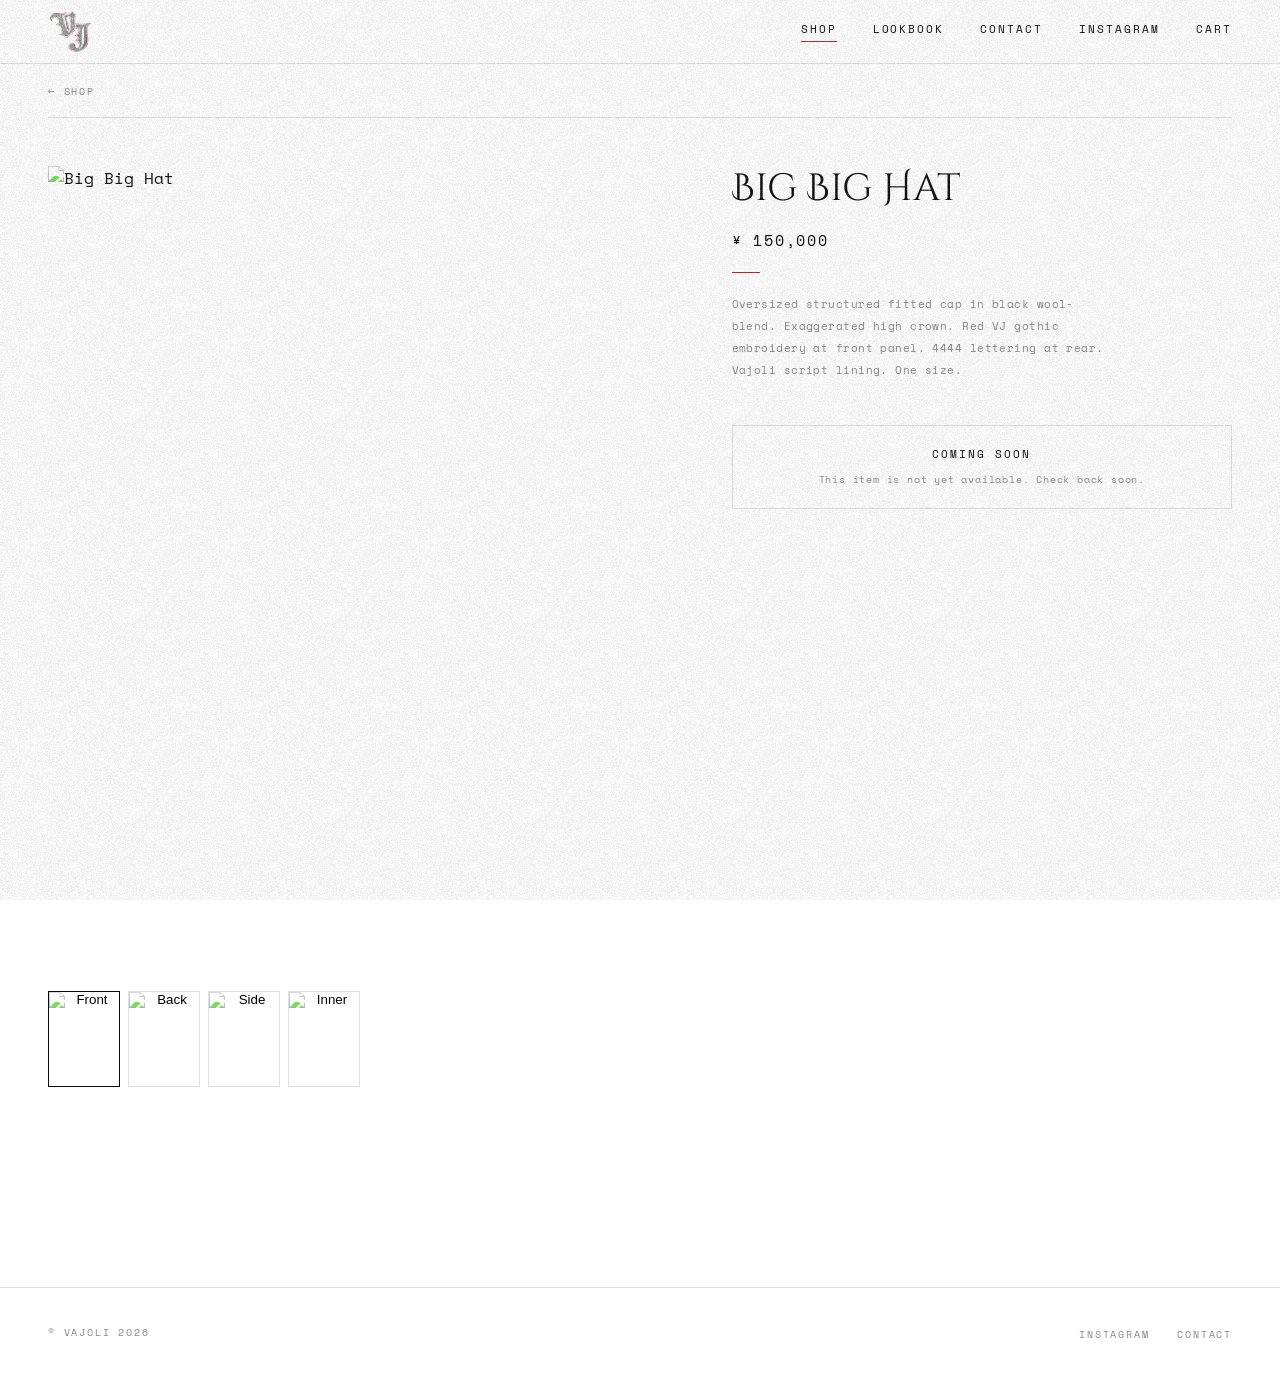
==== big-big-hat.html @ 47a0c929 "Add Skirt Denim and Big Big Hat product pages (Coming Soon)" ====
<!DOCTYPE html>
<html lang="en">
<head>
    <meta charset="UTF-8">
    <meta name="viewport" content="width=device-width, initial-scale=1.0">
    <title>Big Big Hat — VAJOLI</title>
    <link rel="preconnect" href="https://fonts.googleapis.com">
    <link rel="preconnect" href="https://fonts.gstatic.com" crossorigin>
    <link href="https://fonts.googleapis.com/css2?family=Cinzel+Decorative:wght@400;700&family=Space+Mono:wght@400;700&display=swap" rel="stylesheet">
    <link rel="stylesheet" href="css/style.css?v=6">
</head>
<body class="page-inner">

    <div class="grain-overlay"></div>

    <header class="site-header">
        <div class="header-left">
            <a href="index.html" class="site-logo">
                <img src="assets/logo.png" alt="Vajoli">
            </a>
        </div>
        <nav class="site-nav" aria-label="Main navigation">
            <a href="shop.html" class="active">Shop</a>
            <a href="lookbook.html">Lookbook</a>
            <a href="contact.html">Contact</a>
            <a href="https://www.instagram.com/vaj0li/" target="_blank" rel="noopener">Instagram</a>
            <a href="cart.html" class="cart-link">Cart<span class="cart-count"></span></a>
        </nav>
    </header>

    <main>
        <a href="shop.html" class="back-link">&#8592; Shop</a>
        <span class="back-link__rule"></span>
        <div class="product-page">

            <!-- Gallery -->
            <div class="product-gallery">
                <div class="product-gallery__main">
                    <img id="main-product-img"
                         src="assets/products/big-big-hat-front.jpg"
                         alt="Big Big Hat">
                </div>
                <div class="product-gallery__thumbs">
                    <button class="thumb active" onclick="switchProductImage('assets/products/big-big-hat-front.jpg', this)" aria-label="Front view">
                        <img src="assets/products/big-big-hat-front.jpg" alt="Front">
                    </button>
                    <button class="thumb" onclick="switchProductImage('assets/products/big-big-hat-back.jpg', this)" aria-label="Back view">
                        <img src="assets/products/big-big-hat-back.jpg" alt="Back">
                    </button>
                    <button class="thumb" onclick="switchProductImage('assets/products/big-big-hat-side.jpg', this)" aria-label="Side view">
                        <img src="assets/products/big-big-hat-side.jpg" alt="Side">
                    </button>
                    <button class="thumb" onclick="switchProductImage('assets/products/big-big-hat-inner.jpg', this)" aria-label="Inner view">
                        <img src="assets/products/big-big-hat-inner.jpg" alt="Inner">
                    </button>
                </div>
            </div>

            <!-- Info -->
            <div class="product-info">
                <h1 class="product-info__name">Big Big Hat</h1>
                <p class="product-info__price" data-price-jpy="150000">&#165; 150,000</p>
                <div class="product-info__rule"></div>

                <p class="product-info__desc">
                    Oversized structured fitted cap in black wool-blend. Exaggerated high crown. Red VJ gothic embroidery at front panel. 4444 lettering at rear. Vajoli script lining. One size.
                </p>

                <div class="product-coming-soon-notice">
                    <span>Coming Soon</span>
                    <p>This item is not yet available. Check back soon.</p>
                </div>
            </div>

        </div>
    </main>

    <footer class="site-footer">
        <span class="site-footer__copy">© Vajoli 2026</span>
        <ul class="site-footer__links">
            <li><a href="https://www.instagram.com/vaj0li/" target="_blank" rel="noopener">Instagram</a></li>
            <li><a href="contact.html">Contact</a></li>
        </ul>
    </footer>

    <div id="spotify-mini"></div>
    <script src="js/main.js?v=7"></script>
</body>
</html>
---- css/style.css ----
/* ================================================
   VAJOLI — style.css
   ================================================ */

@import url('https://fonts.googleapis.com/css2?family=Cinzel+Decorative:wght@400;700&family=Space+Mono:wght@400;700&display=swap');

/* ── Reset ── */
*, *::before, *::after { box-sizing: border-box; margin: 0; padding: 0; }
html { font-size: 16px; scroll-behavior: smooth; }
img  { max-width: 100%; display: block; }
a    { color: inherit; text-decoration: none; }
ul   { list-style: none; }

body {
    font-family: 'Space Mono', 'Courier New', monospace;
    line-height: 1.6;
    -webkit-font-smoothing: antialiased;
    -moz-osx-font-smoothing: grayscale;
}

/* ── Tokens ── */
:root {
    --white:    #ffffff;
    --black:    #0a0a0a;
    --red:      #c41c1c;
    --muted:    #888888;
    --border:   #e0e0e0;
    --hero-bg:  #0c0c0c;
    --ph:       #1a1a1a;    /* placeholder dark */
    --gothic:   'Cinzel Decorative', 'Trajan Pro', serif;
    --mono:     'Space Mono', 'Courier New', monospace;
}

/* ── Grain Overlay (backgroundImage set via JS) ── */
.grain-overlay {
    position: fixed;
    inset: 0;
    pointer-events: none;
    z-index: 9000;
    background-repeat: repeat;
}

/* ================================================
   HOME — HERO
   ================================================ */

body.page-home {
    background: var(--hero-bg);
    overflow-x: hidden;
}

.hero {
    min-height: 100svh;
    display: flex;
    flex-direction: column;
    align-items: center;
    justify-content: center;
    position: relative;
    overflow: hidden;
    padding: 80px 24px 100px;
}

/* ── Hero background: swap for your editorial photo ── */
.hero__bg {
    position: absolute;
    inset: 0;
    z-index: 0;
    background: var(--hero-bg);
    /* background-image: url('../assets/hero.jpg'); */
    /* background-size: cover;                      */
    /* background-position: center;                 */
}

/* Vignette */
.hero__bg::after {
    content: '';
    position: absolute;
    inset: 0;
    background: radial-gradient(ellipse at center, transparent 30%, rgba(0,0,0,0.65) 100%);
}

/* Inner border accent */
.hero__frame {
    position: absolute;
    inset: 20px;
    border: 1px solid rgba(196, 28, 28, 0.12);
    pointer-events: none;
    z-index: 2;
}

/* ── Hero content ── */
.hero__content {
    position: relative;
    z-index: 3;
    display: flex;
    flex-direction: column;
    align-items: center;
    text-align: center;
    gap: 0;
}

.hero__brand {
    font-family: var(--gothic);
    font-size: clamp(72px, 14vw, 144px);
    color: var(--white);
    line-height: 0.9;
    letter-spacing: 0.02em;
    margin-bottom: 28px;
}

.hero__rule {
    width: 28px;
    height: 1px;
    background: var(--red);
    margin: 0 auto 24px;
}

.hero__timestamp {
    font-family: var(--mono);
    font-size: 10px;
    color: rgba(255, 255, 255, 0.3);
    letter-spacing: 0.18em;
    text-transform: uppercase;
    margin-bottom: 40px;
}

.hero__nav {
    display: flex;
    gap: 40px;
    flex-wrap: wrap;
    justify-content: center;
}

.hero__nav a {
    font-family: var(--mono);
    font-size: 11px;
    text-transform: uppercase;
    letter-spacing: 0.22em;
    color: rgba(255, 255, 255, 0.55);
    position: relative;
    padding-bottom: 3px;
    transition: color 0.2s ease;
}

.hero__nav a::after {
    content: '';
    position: absolute;
    bottom: 0;
    left: 0;
    width: 0;
    height: 1px;
    background: var(--red);
    transition: width 0.25s ease;
}

.hero__nav a:hover          { color: var(--white); }
.hero__nav a:hover::after   { width: 100%; }

/* ── Email capture ── */
.hero__email {
    margin-top: 36px;
    width: 100%;
    max-width: 300px;
    display: flex;
    flex-direction: column;
    gap: 10px;
}

.hero__email-label {
    font-family: var(--mono);
    font-size: 10px;
    text-transform: uppercase;
    letter-spacing: 0.22em;
    color: rgba(255, 255, 255, 0.3);
}

.hero__email-row {
    display: flex;
    align-items: center;
    border-bottom: 1px solid rgba(255, 255, 255, 0.2);
    padding-bottom: 8px;
    transition: border-color 0.25s ease;
}

.hero__email-row:focus-within {
    border-bottom-color: rgba(255, 255, 255, 0.6);
}

.hero__email input {
    flex: 1;
    background: transparent;
    border: none;
    outline: none;
    font-family: var(--mono);
    font-size: 11px;
    letter-spacing: 0.1em;
    color: var(--white);
    min-width: 0;
}

.hero__email input::placeholder {
    color: rgba(255, 255, 255, 0.25);
}

.hero__email button {
    background: none;
    border: none;
    color: rgba(255, 255, 255, 0.4);
    font-size: 16px;
    cursor: pointer;
    padding: 0 0 0 10px;
    line-height: 1;
    transition: color 0.2s ease;
    flex-shrink: 0;
}

.hero__email button:hover {
    color: var(--red);
}

/* ── Social links pinned to bottom ── */
.hero__socials {
    position: absolute;
    bottom: 36px;
    left: 50%;
    transform: translateX(-50%);
    z-index: 3;
    display: flex;
    gap: 32px;
}

.hero__socials a {
    font-family: var(--mono);
    font-size: 10px;
    text-transform: uppercase;
    letter-spacing: 0.25em;
    color: rgba(255, 255, 255, 0.25);
    transition: color 0.2s ease;
}

.hero__socials a:hover { color: var(--red); }

/* ── Monthly Playlist panel — left side of hero ── */
.hero__playlist {
    position: absolute;
    left: 48px;
    top: 50%;
    transform: translateY(-50%);
    z-index: 3;
    width: 230px;
    display: flex;
    flex-direction: column;
    gap: 13px;
}

.hero__playlist-label {
    font-family: var(--mono);
    font-size: 9px;
    text-transform: uppercase;
    letter-spacing: 0.28em;
    color: rgba(255, 255, 255, 0.28);
}

.hero__playlist-month {
    font-family: var(--gothic);
    font-size: 17px;
    font-weight: 400;
    color: var(--white);
    line-height: 1.1;
    margin-top: -4px;
}

.hero__playlist-embed {
    width: 100%;
}

.hero__playlist-embed iframe {
    display: block;
    width: 100%;
    border: none;
    border-radius: 10px;
}

.hero__playlist-save {
    display: inline-flex;
    align-items: center;
    gap: 8px;
    font-family: var(--mono);
    font-size: 9px;
    text-transform: uppercase;
    letter-spacing: 0.2em;
    color: rgba(255, 255, 255, 0.35);
    border: 1px solid rgba(255, 255, 255, 0.12);
    padding: 10px 14px;
    align-self: flex-start;
    transition: background 0.25s, border-color 0.25s, color 0.25s;
    white-space: nowrap;
}

.hero__playlist-save:hover {
    background: #1db954;
    border-color: #1db954;
    color: var(--white);
}

/* Hide on screens too narrow to avoid overlap with centered content */
@media (max-width: 1100px) {
    .hero__playlist { display: none; }
}

/* ================================================
   INNER PAGES — SHARED
   ================================================ */

body.page-inner {
    background: var(--white);
    color: var(--black);
}

/* ── Site Header ── */
.site-header {
    position: sticky;
    top: 0;
    z-index: 200;
    background: var(--white);
    border-bottom: 1px solid var(--border);
    height: 64px;
    display: flex;
    align-items: center;
    justify-content: space-between;
    padding: 0 48px;
    transition: box-shadow 0.3s ease;
}

.site-header.is-scrolled {
    box-shadow: 0 1px 24px rgba(0,0,0,0.06);
}

.header-left {
    display: flex;
    align-items: center;
    gap: 20px;
    flex-shrink: 0;
}

.site-logo {
    display: flex;
    align-items: center;
    flex-shrink: 0;
}

.site-logo img {
    height: 44px;
    width: auto;
    display: block;
}

/* ── Mini player controls ── */
.player-controls {
    display: flex;
    align-items: center;
    gap: 0;
}

.player-btn {
    background: none;
    border: none;
    cursor: pointer;
    color: var(--black);
    padding: 6px;
    display: flex;
    align-items: center;
    justify-content: center;
    opacity: 0.28;
    transition: opacity 0.2s;
    line-height: 0;
}

.player-btn:hover  { opacity: 0.9; }
.player-btn:active { opacity: 1; }

.player-btn svg {
    width: 11px;
    height: 11px;
    display: block;
}

/* Hidden Spotify iframe — off-screen but rendered so audio works */
#spotify-mini {
    position: fixed;
    left: -600px;
    bottom: 0;
    width: 300px;
    height: 80px;
    overflow: hidden;
    z-index: -1;
    pointer-events: none;
}

.site-nav {
    display: flex;
    align-items: center;
    gap: 36px;
}

.site-nav a {
    font-family: var(--mono);
    font-size: 11px;
    text-transform: uppercase;
    letter-spacing: 0.18em;
    color: var(--black);
    position: relative;
    padding-bottom: 3px;
    transition: color 0.2s ease;
}

.site-nav a::after {
    content: '';
    position: absolute;
    bottom: 0;
    left: 0;
    width: 0;
    height: 1px;
    background: var(--red);
    transition: width 0.25s ease;
}

.site-nav a:hover::after,
.site-nav a.active::after { width: 100%; }

/* ── Page Heading ── */
.page-heading {
    padding: 64px 48px 48px;
}

.page-heading h1 {
    font-family: var(--gothic);
    font-size: clamp(40px, 6vw, 72px);
    font-weight: 400;
    line-height: 1;
    color: var(--black);
}

.page-heading__rule {
    width: 28px;
    height: 1px;
    background: var(--red);
    margin-top: 20px;
}

/* ── Site Footer ── */
.site-footer {
    margin-top: 100px;
    border-top: 1px solid var(--border);
    padding: 32px 48px;
    display: flex;
    justify-content: space-between;
    align-items: center;
}

.site-footer__copy {
    font-family: var(--mono);
    font-size: 10px;
    text-transform: uppercase;
    letter-spacing: 0.18em;
    color: var(--muted);
}

.site-footer__links {
    display: flex;
    gap: 28px;
}

.site-footer__links a {
    font-family: var(--mono);
    font-size: 10px;
    text-transform: uppercase;
    letter-spacing: 0.18em;
    color: var(--muted);
    transition: color 0.2s ease;
}

.site-footer__links a:hover { color: var(--red); }

/* ================================================
   SHOP PAGE
   ================================================ */

.shop-main {
    padding: 0 48px;
}

/* ── Product grid ── */
.product-grid {
    display: grid;
    grid-template-columns: repeat(4, 1fr);
    gap: 20px;
    margin-top: 0;
}

.product-card__img-wrap {
    display: block;
    overflow: hidden;
}

.product-card__img {
    aspect-ratio: 3 / 4;
    background: #ffffff;
    position: relative;
    overflow: hidden;
}

/* Front and back images — brightness pushes grey bg to white, multiply blends it away */
.product-card__img .img-front,
.product-card__img .img-back {
    position: absolute;
    inset: 0;
    width: 100%;
    height: 100%;
    object-fit: contain;
    mix-blend-mode: multiply;
    filter: brightness(1.3);
    transition: opacity 0.45s ease;
}

/* Back image hidden by default */
.product-card__img .img-back {
    opacity: 0;
}

/* On hover: swap front → back */
.product-card__img-wrap:hover .img-front { opacity: 0; }
.product-card__img-wrap:hover .img-back  { opacity: 1; }

.product-card__info {
    padding: 14px 0 0;
    display: flex;
    justify-content: space-between;
    align-items: baseline;
}

.product-card__name {
    font-family: var(--mono);
    font-size: 11px;
    font-weight: 400;
    text-transform: uppercase;
    letter-spacing: 0.12em;
    color: var(--black);
}

.product-card__price {
    font-family: var(--mono);
    font-size: 11px;
    color: var(--muted);
    white-space: nowrap;
}

/* ================================================
   PRODUCT DETAIL PAGE
   ================================================ */

.product-page {
    display: grid;
    grid-template-columns: 55fr 45fr;
    gap: 72px;
    padding: 48px 48px 100px;
}

/* Gallery */
.product-gallery {}

.product-gallery__main {
    background: #ffffff;
    overflow: hidden;
    position: relative;
}

.product-gallery__main img {
    width: 100%;
    aspect-ratio: 3 / 4;
    object-fit: contain;
    mix-blend-mode: multiply;
    filter: brightness(1.3);
    display: block;
    transition: opacity 0.3s ease;
}

.product-gallery__thumbs {
    display: flex;
    gap: 8px;
    margin-top: 10px;
}

.thumb {
    width: 72px;
    aspect-ratio: 3 / 4;
    border: 1px solid var(--border);
    overflow: hidden;
    cursor: pointer;
    background: none;
    padding: 0;
    transition: border-color 0.2s ease;
    flex-shrink: 0;
}

.thumb.active,
.thumb:hover { border-color: var(--black); }

.thumb img {
    width: 100%;
    height: 100%;
    object-fit: contain;
    mix-blend-mode: multiply;
    filter: brightness(1.3);
    display: block;
}

/* Info panel */
.product-info {
    display: flex;
    flex-direction: column;
    gap: 20px;
    padding-top: 4px;
}

.product-info__name {
    font-family: var(--gothic);
    font-size: clamp(28px, 3vw, 44px);
    font-weight: 400;
    line-height: 1;
    color: var(--black);
}

.product-info__price {
    font-family: var(--mono);
    font-size: 15px;
    letter-spacing: 0.12em;
    color: var(--black);
}

.product-info__rule {
    width: 28px;
    height: 1px;
    background: var(--red);
}

.product-info__desc {
    font-family: var(--mono);
    font-size: 11px;
    line-height: 2;
    color: var(--muted);
    letter-spacing: 0.04em;
    max-width: 380px;
}

/* Size selector */
.size-label {
    display: block;
    font-family: var(--mono);
    font-size: 10px;
    text-transform: uppercase;
    letter-spacing: 0.22em;
    color: var(--muted);
    margin-bottom: 12px;
}

.size-options {
    display: flex;
    gap: 6px;
    flex-wrap: wrap;
}

.size-btn {
    font-family: var(--mono);
    font-size: 10px;
    text-transform: uppercase;
    letter-spacing: 0.1em;
    border: 1px solid var(--border);
    background: none;
    color: var(--black);
    padding: 8px 16px;
    cursor: pointer;
    transition: border-color 0.2s, background 0.2s, color 0.2s;
}

.size-btn:hover { border-color: var(--black); }

.size-btn.active {
    border-color: var(--black);
    background: var(--black);
    color: var(--white);
}

/* Add to cart */
.btn-add-cart {
    font-family: var(--mono);
    font-size: 11px;
    text-transform: uppercase;
    letter-spacing: 0.22em;
    background: var(--black);
    color: var(--white);
    border: 1px solid var(--black);
    padding: 16px 32px;
    cursor: pointer;
    align-self: flex-start;
    margin-top: 8px;
    transition: background 0.2s, border-color 0.2s;
}

.btn-add-cart:hover {
    background: var(--red);
    border-color: var(--red);
}

/* Launch price — red current, strikethrough future */
.product-info__price-wrap {
    display: flex;
    align-items: baseline;
    gap: 12px;
}
.price-launch {
    color: var(--red) !important;
}
.price-future {
    text-decoration: line-through;
    opacity: 0.45;
}
/* After launch period: hide future, show regular */
.price-expired .price-launch { display: none; }
.price-expired .price-future {
    text-decoration: none;
    opacity: 1;
    color: var(--black);
}
/* Shop card launch price */
.denim-card-price {
    display: flex;
    gap: 8px;
    align-items: baseline;
}
.denim-card-price .price-future {
    font-size: 10px;
}

/* Coming Soon notice on product page */
.product-coming-soon-notice {
    margin-top: 24px;
    padding: 20px 24px;
    border: 1px solid var(--border);
    text-align: center;
}
.product-coming-soon-notice span {
    display: block;
    font-family: var(--mono);
    font-size: 11px;
    text-transform: uppercase;
    letter-spacing: 0.18em;
    color: var(--black);
    margin-bottom: 8px;
}
.product-coming-soon-notice p {
    font-family: var(--mono);
    font-size: 10px;
    color: var(--muted);
    letter-spacing: 0.08em;
    margin: 0;
}

/* Pre-order notice on product page */
.product-preorder-notice {
    display: flex;
    align-items: flex-start;
    gap: 12px;
    margin-top: 20px;
    margin-bottom: 4px;
    padding: 14px 16px;
    border: 1px solid var(--border);
    background: transparent;
}
.preorder-badge {
    font-family: var(--mono);
    font-size: 9px;
    font-weight: 700;
    text-transform: uppercase;
    letter-spacing: 0.14em;
    color: var(--white);
    background: var(--black);
    padding: 3px 8px;
    white-space: nowrap;
    flex-shrink: 0;
}
.product-preorder-notice p {
    font-family: var(--mono);
    font-size: 10px;
    color: var(--muted);
    letter-spacing: 0.06em;
    margin: 0;
    line-height: 1.6;
}

.btn-buy-now {
    font-family: var(--mono);
    font-size: 11px;
    text-transform: uppercase;
    letter-spacing: 0.12em;
    border: 1px solid var(--black);
    background: none;
    color: var(--black);
    padding: 14px 24px;
    cursor: pointer;
    width: 100%;
    margin-top: 8px;
    transition: background 0.2s, color 0.2s;
}
.btn-buy-now:hover {
    background: var(--black);
    color: var(--white);
}

@media (max-width: 768px) {
    .product-page {
        grid-template-columns: 1fr;
        gap: 40px;
        padding: 24px 24px 80px;
    }
}

/* ================================================
   COMING SOON
   ================================================ */

.coming-soon {
    display: flex;
    flex-direction: column;
    align-items: center;
    justify-content: center;
    min-height: 50vh;
    gap: 20px;
}

.coming-soon__text {
    font-family: var(--gothic);
    font-size: clamp(28px, 4vw, 48px);
    color: var(--black);
    letter-spacing: 0.06em;
}

.coming-soon__rule {
    width: 28px;
    height: 1px;
    background: var(--red);
}

/* ================================================
   LOOKBOOK PAGE
   ================================================ */

.lookbook-main { padding: 0; }

.lookbook-intro {
    padding: 0 48px 0;
}

.lookbook-grid {
    display: grid;
    grid-template-columns: repeat(12, 1fr);
    gap: 3px;
    margin-top: 3px;
}

.lb-cell {
    overflow: hidden;
    cursor: pointer;
}

.lb-cell--full   { grid-column: 1 / -1; }
.lb-cell--half   { grid-column: span 6; }
.lb-cell--wide   { grid-column: span 8; }
.lb-cell--narrow { grid-column: span 4; }

.lb-cell__img {
    background: var(--ph);
    transition: transform 0.65s cubic-bezier(0.25, 0.46, 0.45, 0.94);
    overflow: hidden;
    position: relative;
}

.lb-cell--full   .lb-cell__img { aspect-ratio: 21 / 9; }
.lb-cell--half   .lb-cell__img { aspect-ratio: 4 / 5;  }
.lb-cell--wide   .lb-cell__img { aspect-ratio: 16 / 9; }
.lb-cell--narrow .lb-cell__img { aspect-ratio: 3 / 4;  }

.lb-cell__img img {
    position: absolute;
    inset: 0;
    width: 100%;
    height: 100%;
    object-fit: cover;
}

.lb-cell:hover .lb-cell__img { transform: scale(1.025); }

/* ================================================
   CONTACT PAGE
   ================================================ */

.contact-main {
    max-width: 520px;
    margin: 0 auto;
    padding: 40px 48px 100px;
}

.contact-sub {
    font-family: var(--mono);
    font-size: 10px;
    text-transform: uppercase;
    letter-spacing: 0.2em;
    color: var(--muted);
    margin-bottom: 56px;
}

.contact-form {
    display: flex;
    flex-direction: column;
    gap: 32px;
}

.form-group {
    display: flex;
    flex-direction: column;
    gap: 10px;
}

.form-group label {
    font-family: var(--mono);
    font-size: 10px;
    text-transform: uppercase;
    letter-spacing: 0.22em;
    color: var(--muted);
}

.form-group input,
.form-group textarea {
    width: 100%;
    background: transparent;
    border: none;
    border-bottom: 1px solid var(--border);
    padding: 10px 0;
    font-family: var(--mono);
    font-size: 13px;
    color: var(--black);
    outline: none;
    transition: border-color 0.25s ease;
    resize: none;
    -webkit-appearance: none;
}

.form-group input::placeholder,
.form-group textarea::placeholder {
    color: rgba(0, 0, 0, 0.18);
}

.form-group input:focus,
.form-group textarea:focus {
    border-bottom-color: var(--black);
}

.form-group textarea { min-height: 100px; }

.btn-submit {
    align-self: flex-start;
    margin-top: 8px;
    background: none;
    border: none;
    border-bottom: 1px solid var(--black);
    padding: 8px 0;
    font-family: var(--mono);
    font-size: 11px;
    text-transform: uppercase;
    letter-spacing: 0.22em;
    color: var(--black);
    cursor: pointer;
    position: relative;
    transition: color 0.2s ease, border-color 0.2s ease;
}

.btn-submit::after {
    content: '';
    position: absolute;
    bottom: -1px;
    left: 0;
    width: 0;
    height: 1px;
    background: var(--red);
    transition: width 0.3s ease;
}

.btn-submit:hover {
    color: var(--red);
    border-bottom-color: transparent;
}

.btn-submit:hover::after { width: 100%; }

/* ================================================
   RESPONSIVE
   ================================================ */

@media (max-width: 1024px) {
    .product-grid { grid-template-columns: repeat(3, 1fr); }
}

@media (max-width: 768px) {
    .site-header { padding: 0 24px; height: 56px; }
    .site-nav    { gap: 20px; }
    .site-nav a  { font-size: 10px; letter-spacing: 0.12em; }

    .page-heading { padding: 40px 24px 32px; }
    .shop-main    { padding: 0 24px; }

    .product-grid {
        grid-template-columns: repeat(2, 1fr);
        gap: 12px;
    }

    .lb-cell--half,
    .lb-cell--wide,
    .lb-cell--narrow { grid-column: 1 / -1; }

    .lb-cell--half   .lb-cell__img,
    .lb-cell--wide   .lb-cell__img,
    .lb-cell--narrow .lb-cell__img { aspect-ratio: 4 / 5; }

    .lookbook-intro { padding: 0 24px; }

    .site-footer {
        padding: 24px;
        margin-top: 64px;
        flex-direction: column;
        gap: 16px;
        text-align: center;
    }

    .contact-main { padding: 40px 24px 80px; }
    .hero__nav    { gap: 24px; }
    .hero__frame  { inset: 12px; }
}

@media (max-width: 480px) {
    .product-grid { grid-template-columns: 1fr; gap: 28px; }

    .site-nav a:not(.active):not(:last-child) { display: none; }

    .hero__brand { font-size: clamp(56px, 18vw, 100px); }
}

/* ================================================
   CART — NAV BADGE
   ================================================ */

.cart-link {
    display: inline-flex !important;
    align-items: center;
    gap: 5px;
}

.cart-count {
    display: none;
    align-items: center;
    justify-content: center;
    min-width: 16px;
    height: 16px;
    padding: 0 3px;
    background: var(--red);
    color: var(--white);
    font-size: 9px;
    border-radius: 8px;
    line-height: 1;
    font-style: normal;
    letter-spacing: 0;
}

/* ================================================
   CART — TOAST
   ================================================ */

.cart-toast {
    position: fixed;
    bottom: 32px;
    right: 32px;
    z-index: 9999;
    background: var(--black);
    color: var(--white);
    font-family: var(--mono);
    font-size: 10px;
    text-transform: uppercase;
    letter-spacing: 0.18em;
    padding: 14px 22px;
    opacity: 0;
    transform: translateY(8px);
    transition: opacity 0.3s ease, transform 0.3s ease;
    pointer-events: none;
}

.cart-toast.is-visible {
    opacity: 1;
    transform: translateY(0);
}

/* ================================================
   CART PAGE
   ================================================ */

.cart-page {
    display: grid;
    grid-template-columns: 1fr 300px;
    gap: 64px;
    padding: 0 48px 100px;
    align-items: start;
}

.cart-list {
    display: flex;
    flex-direction: column;
    border-top: 1px solid var(--border);
}

.cart-empty {
    font-family: var(--mono);
    font-size: 11px;
    text-transform: uppercase;
    letter-spacing: 0.14em;
    color: var(--muted);
    padding: 48px 0;
}

.cart-row {
    display: grid;
    grid-template-columns: 72px 1fr auto auto auto;
    align-items: center;
    gap: 20px;
    padding: 20px 0;
    border-bottom: 1px solid var(--border);
}

.cart-row__img-wrap {
    width: 72px;
    aspect-ratio: 3 / 4;
    overflow: hidden;
    background: #fff;
    flex-shrink: 0;
}

.cart-row__img {
    width: 100%;
    height: 100%;
    object-fit: contain;
    mix-blend-mode: multiply;
    filter: brightness(1.3);
    display: block;
}

.cart-row__info {
    display: flex;
    flex-direction: column;
    gap: 6px;
}

.cart-row__name {
    font-family: var(--mono);
    font-size: 11px;
    text-transform: uppercase;
    letter-spacing: 0.12em;
    color: var(--black);
}

.cart-row__meta {
    font-family: var(--mono);
    font-size: 10px;
    text-transform: uppercase;
    letter-spacing: 0.12em;
    color: var(--muted);
}

.cart-row__price-mobile { display: none; }

.cart-row__qty {
    display: flex;
    align-items: center;
    gap: 10px;
}

.qty-btn {
    width: 26px;
    height: 26px;
    border: 1px solid var(--border);
    background: none;
    font-family: var(--mono);
    font-size: 14px;
    cursor: pointer;
    display: flex;
    align-items: center;
    justify-content: center;
    color: var(--black);
    line-height: 1;
    transition: border-color 0.2s;
}

.qty-btn:hover { border-color: var(--black); }

.qty-val {
    font-family: var(--mono);
    font-size: 11px;
    min-width: 20px;
    text-align: center;
    letter-spacing: 0.06em;
}

.cart-row__price {
    font-family: var(--mono);
    font-size: 11px;
    letter-spacing: 0.1em;
    color: var(--black);
    min-width: 56px;
    text-align: right;
}

.cart-row__remove {
    background: none;
    border: none;
    font-size: 20px;
    color: var(--muted);
    cursor: pointer;
    line-height: 1;
    padding: 0 0 0 4px;
    transition: color 0.2s;
}

.cart-row__remove:hover { color: var(--red); }

/* Summary panel */
.cart-summary {
    display: flex;
    flex-direction: column;
    gap: 20px;
    padding: 24px;
    border: 1px solid var(--border);
    position: sticky;
    top: 84px;
}

.cart-summary__row {
    display: flex;
    justify-content: space-between;
    align-items: baseline;
    font-family: var(--mono);
    font-size: 11px;
    text-transform: uppercase;
    letter-spacing: 0.14em;
    color: var(--black);
}

.cart-summary__note {
    font-family: var(--mono);
    font-size: 9px;
    text-transform: uppercase;
    letter-spacing: 0.14em;
    color: var(--muted);
    margin-top: -8px;
}

.btn-checkout {
    font-family: var(--mono);
    font-size: 11px;
    text-transform: uppercase;
    letter-spacing: 0.22em;
    background: var(--black);
    color: var(--white);
    border: 1px solid var(--black);
    padding: 16px 32px;
    cursor: pointer;
    width: 100%;
    transition: background 0.2s, border-color 0.2s;
}

.btn-checkout:hover:not(:disabled) {
    background: var(--red);
    border-color: var(--red);
}

.btn-checkout:disabled {
    opacity: 0.35;
    cursor: default;
}

/* Cart responsive */
@media (max-width: 768px) {
    .cart-page {
        grid-template-columns: 1fr;
        gap: 40px;
        padding: 0 24px 80px;
    }
    .cart-summary { position: static; }
    .cart-row { grid-template-columns: 56px 1fr auto auto; }
    .cart-row__price { display: none; }
    .cart-row__price-mobile {
        display: block;
        font-family: var(--mono);
        font-size: 10px;
        letter-spacing: 0.1em;
        color: var(--muted);
    }
}

/* ================================================
   PRODUCT CARD — COMING SOON OVERLAY
   ================================================ */

.product-card__coming-soon {
    position: absolute;
    inset: 0;
    display: flex;
    align-items: center;
    justify-content: center;
    font-family: var(--gothic);
    font-size: 13px;
    letter-spacing: 0.1em;
    color: var(--white);
    background: rgba(10, 10, 10, 0.55);
    opacity: 0;
    transition: opacity 0.35s ease;
    z-index: 5;
    pointer-events: none;
}

.product-card__img-wrap:hover .product-card__coming-soon {
    opacity: 1;
}

/* ── Back to shop link ── */
.back-link {
    display: inline-flex;
    align-items: center;
    gap: 8px;
    font-family: var(--mono);
    font-size: 10px;
    text-transform: uppercase;
    letter-spacing: 0.18em;
    color: var(--muted);
    padding: 20px 48px 0;
    transition: color 0.2s;
}

.back-link:hover { color: var(--black); }

.back-link__rule {
    display: block;
    margin: 14px 48px 0;
    height: 1px;
    background: var(--border);
}

@media (max-width: 768px) {
    .back-link      { padding: 16px 24px 0; }
    .back-link__rule { margin: 12px 24px 0; }
}

/* ── Boxer product page — scale down the gallery image slightly ── */
body.page-boxer .product-gallery__main {
    padding: 0 10%;
}

body.page-boxer .thumb img {
    padding: 4px;
}

/* ── Pack selector (boxer page) ── */
.pack-options {
    display: flex;
    gap: 6px;
    flex-wrap: wrap;
}

.pack-btn {
    font-family: var(--mono);
    font-size: 10px;
    text-transform: uppercase;
    letter-spacing: 0.1em;
    border: 1px solid var(--border);
    background: none;
    color: var(--black);
    padding: 8px 16px;
    cursor: pointer;
    display: flex;
    align-items: center;
    gap: 7px;
    transition: border-color 0.2s, background 0.2s, color 0.2s;
}

.pack-btn:hover { border-color: var(--black); }

.pack-btn.active {
    border-color: var(--black);
    background: var(--black);
    color: var(--white);
}

.pack-save {
    font-size: 8px;
    letter-spacing: 0.08em;
    opacity: 0.65;
}

.pack-btn.active .pack-save { opacity: 0.75; }

/* Dim color selectors when 2-pack is selected */
.product-gallery__thumbs.is-disabled,
.pack-options.is-disabled {
    opacity: 0.3;
    pointer-events: none;
    transition: opacity 0.25s;
}

/* ── Color selector (boxer page) ── */
.color-options {
    display: flex;
    gap: 6px;
    flex-wrap: wrap;
}

.color-btn {
    font-family: var(--mono);
    font-size: 10px;
    text-transform: uppercase;
    letter-spacing: 0.1em;
    border: 1px solid var(--border);
    background: none;
    color: var(--black);
    padding: 8px 14px;
    cursor: pointer;
    display: flex;
    align-items: center;
    gap: 8px;
    transition: border-color 0.2s, background 0.2s, color 0.2s;
}

.color-btn:hover { border-color: var(--black); }

.color-btn.active {
    border-color: var(--black);
    background: var(--black);
    color: var(--white);
}

.color-swatch {
    display: inline-block;
    width: 10px;
    height: 10px;
    border-radius: 50%;
    border: 1px solid rgba(0, 0, 0, 0.15);
    flex-shrink: 0;
}

.color-btn.active .color-swatch {
    border-color: rgba(255, 255, 255, 0.35);
}

/* ── Size selector shake validation ── */
@keyframes shake {
    0%, 100% { transform: translateX(0); }
    20%       { transform: translateX(-6px); }
    40%       { transform: translateX(6px); }
    60%       { transform: translateX(-4px); }
    80%       { transform: translateX(4px); }
}

.size-options.shake { animation: shake 0.35s ease; }
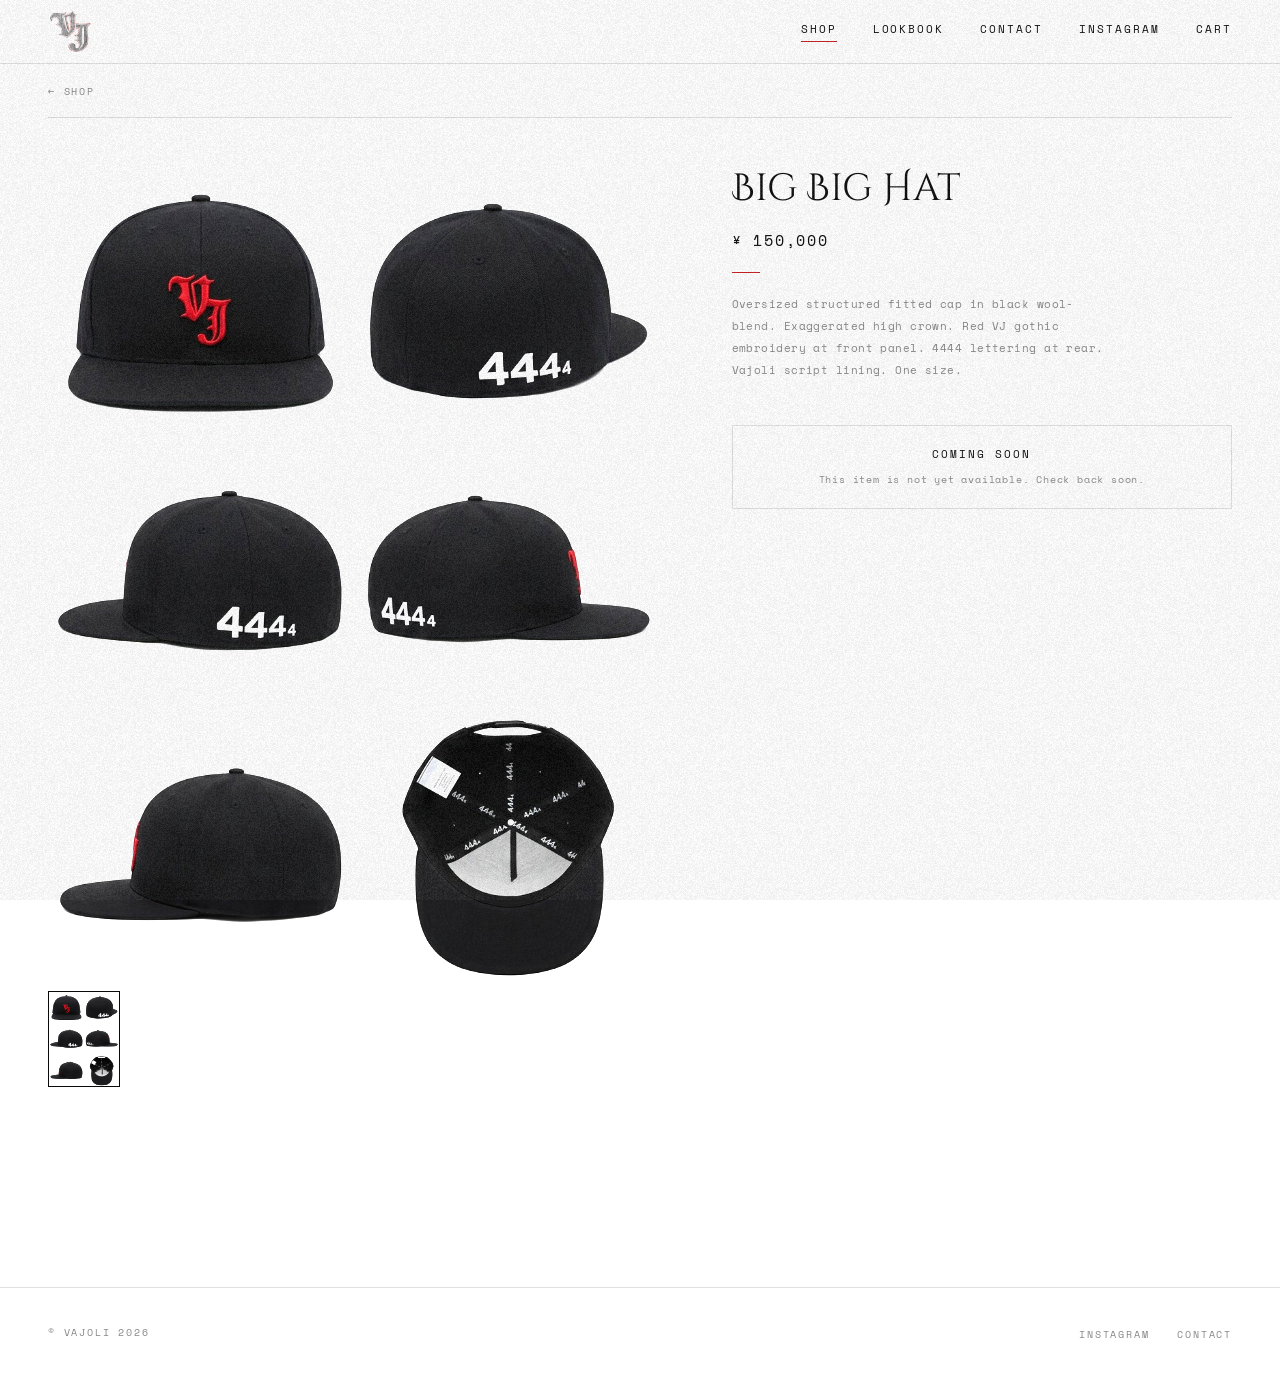
==== commit 3698d63c: "Add skirt denim and hat images, fix hat gallery" ====
--- a/big-big-hat.html
+++ b/big-big-hat.html
@@ -41,17 +41,8 @@
                          alt="Big Big Hat">
                 </div>
                 <div class="product-gallery__thumbs">
-                    <button class="thumb active" onclick="switchProductImage('assets/products/big-big-hat-front.jpg', this)" aria-label="Front view">
-                        <img src="assets/products/big-big-hat-front.jpg" alt="Front">
-                    </button>
-                    <button class="thumb" onclick="switchProductImage('assets/products/big-big-hat-back.jpg', this)" aria-label="Back view">
-                        <img src="assets/products/big-big-hat-back.jpg" alt="Back">
-                    </button>
-                    <button class="thumb" onclick="switchProductImage('assets/products/big-big-hat-side.jpg', this)" aria-label="Side view">
-                        <img src="assets/products/big-big-hat-side.jpg" alt="Side">
-                    </button>
-                    <button class="thumb" onclick="switchProductImage('assets/products/big-big-hat-inner.jpg', this)" aria-label="Inner view">
-                        <img src="assets/products/big-big-hat-inner.jpg" alt="Inner">
+                    <button class="thumb active" onclick="switchProductImage('assets/products/big-big-hat-front.jpg', this)" aria-label="All views">
+                        <img src="assets/products/big-big-hat-front.jpg" alt="All views">
                     </button>
                 </div>
             </div>
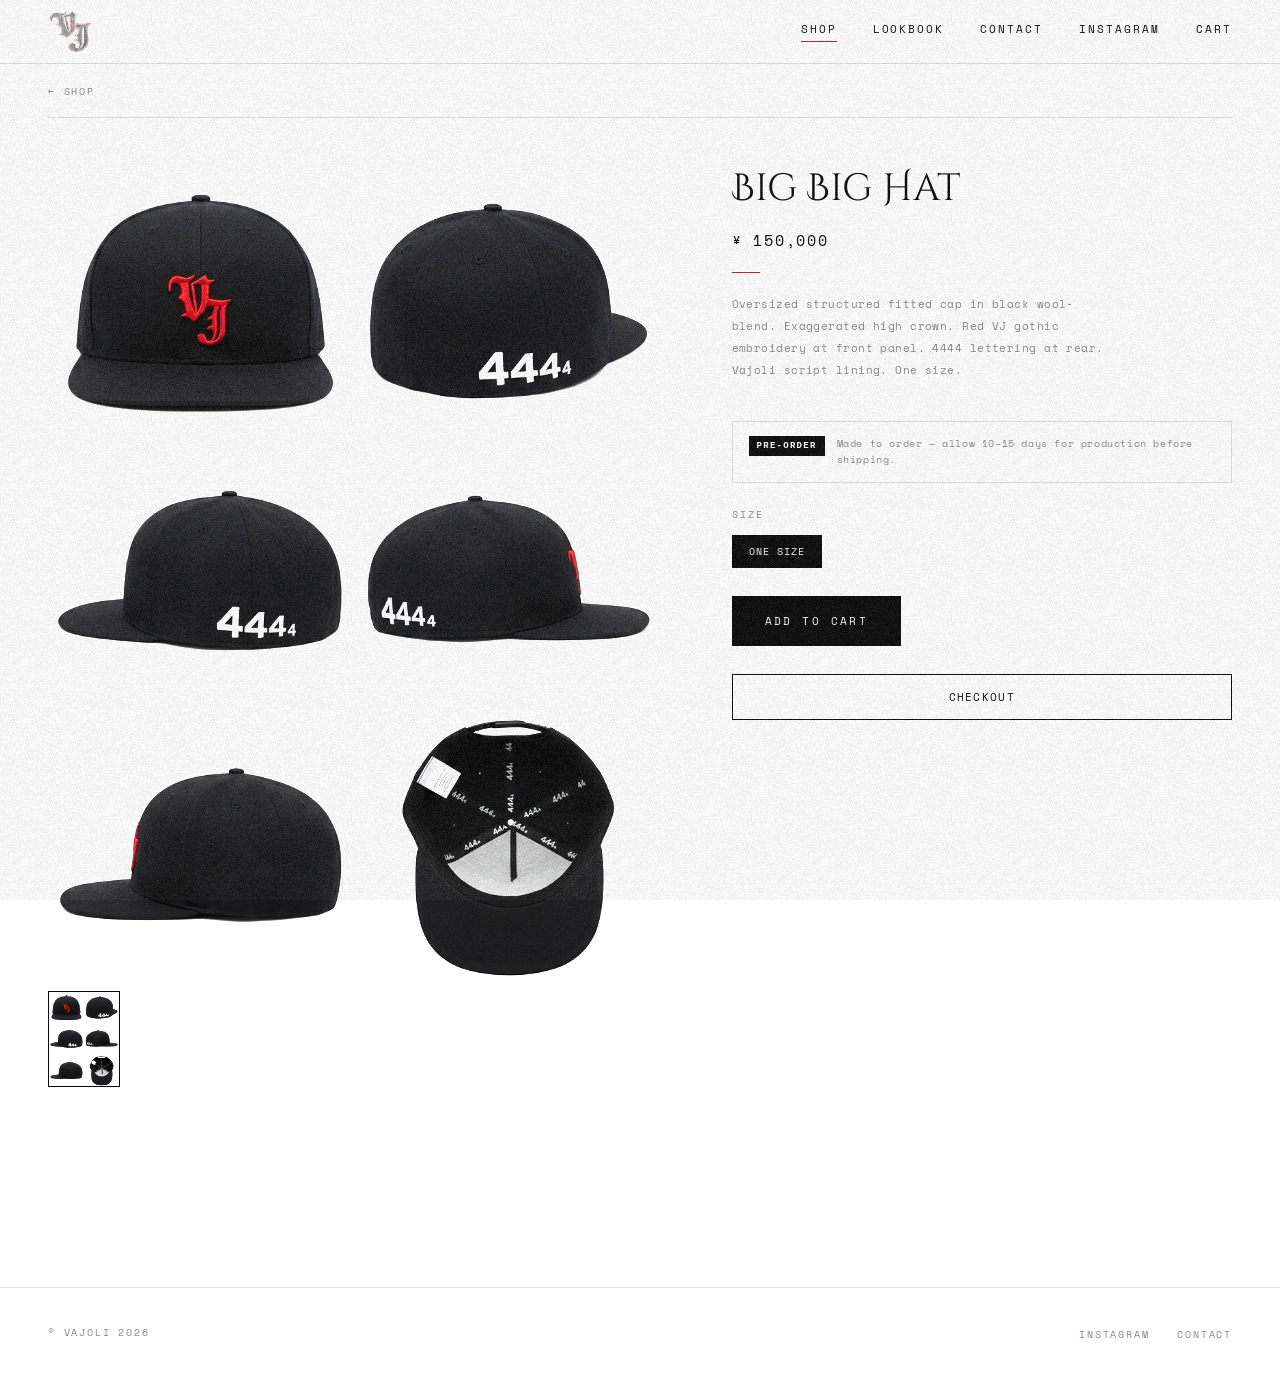
==== commit e8a6b969: "Enable Big Big Hat checkout with Shopify variant" ====
--- a/big-big-hat.html
+++ b/big-big-hat.html
@@ -57,10 +57,20 @@
                     Oversized structured fitted cap in black wool-blend. Exaggerated high crown. Red VJ gothic embroidery at front panel. 4444 lettering at rear. Vajoli script lining. One size.
                 </p>
 
-                <div class="product-coming-soon-notice">
-                    <span>Coming Soon</span>
-                    <p>This item is not yet available. Check back soon.</p>
+                <div class="product-preorder-notice">
+                    <span class="preorder-badge">Pre-Order</span>
+                    <p>Made to order — allow 10–15 days for production before shipping.</p>
                 </div>
+
+                <div class="product-info__sizes">
+                    <span class="size-label">Size</span>
+                    <div class="size-options">
+                        <button class="size-btn active" style="pointer-events:none;">One Size</button>
+                    </div>
+                </div>
+
+                <button class="btn-add-cart" data-product='{"id":"big-big-hat","name":"Big Big Hat","price":150000,"image":"assets/products/big-big-hat-front.jpg"}'>Add to cart</button>
+                <button class="btn-buy-now" data-product='{"id":"big-big-hat","name":"Big Big Hat","price":150000,"image":"assets/products/big-big-hat-front.jpg"}'>Checkout</button>
             </div>
 
         </div>
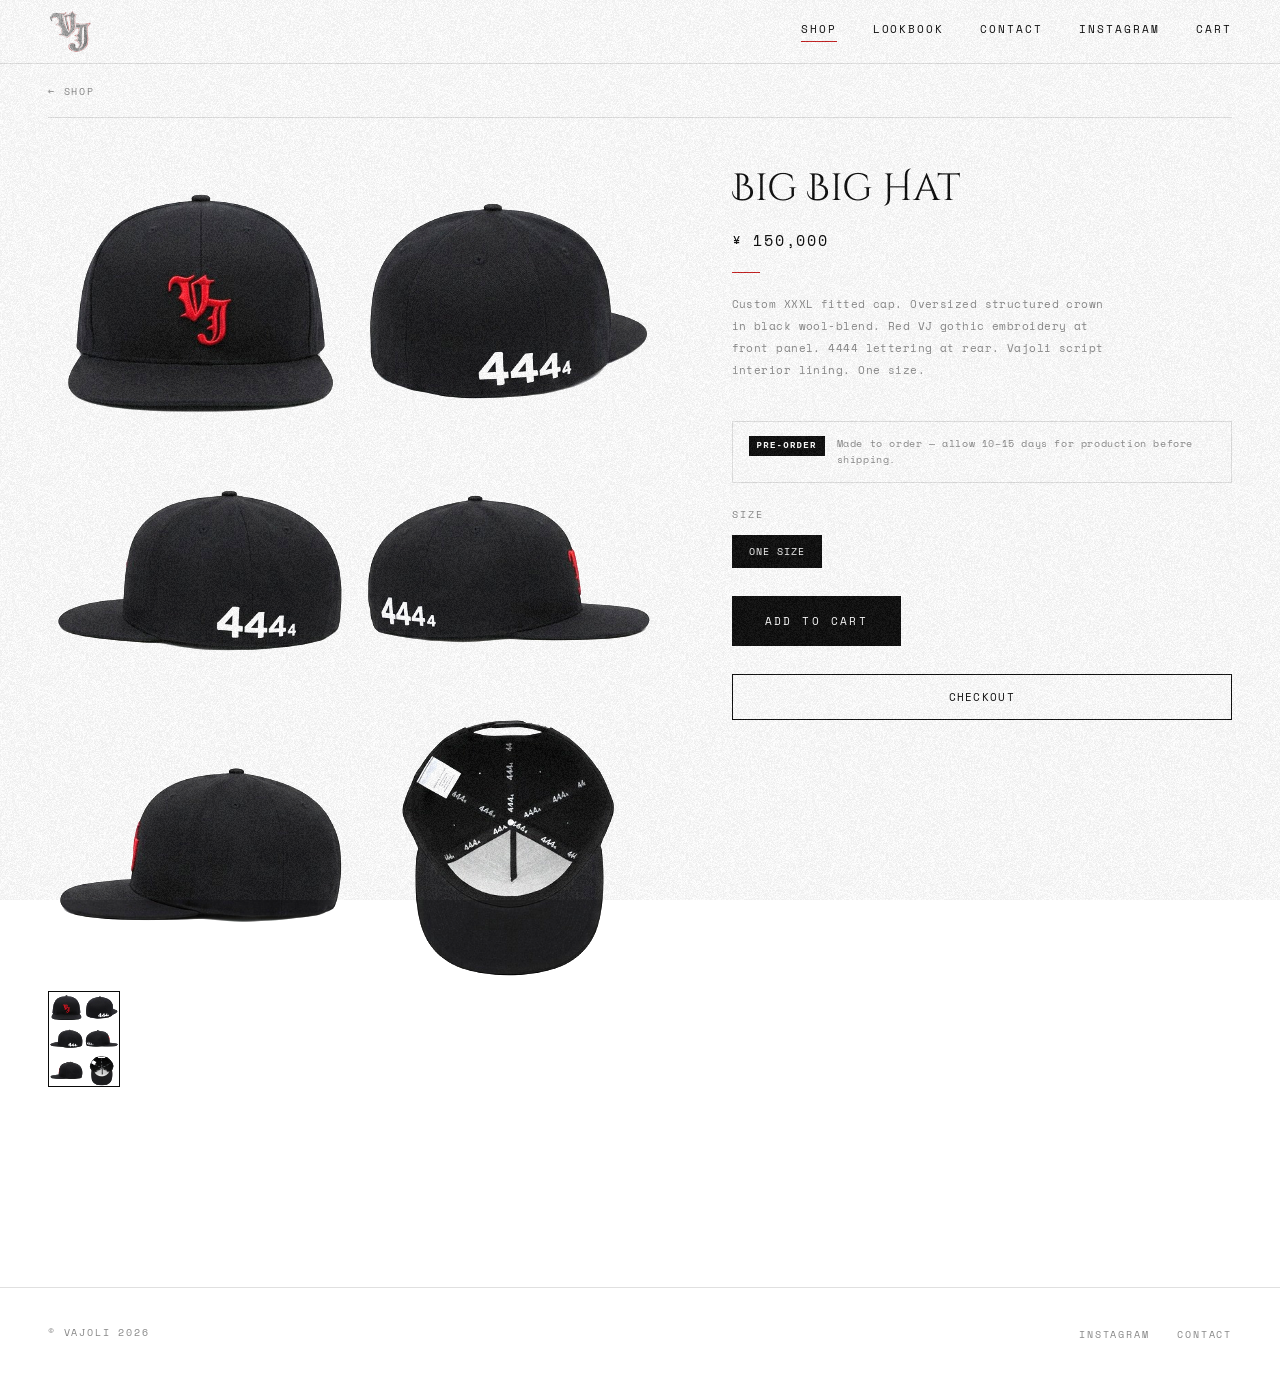
==== commit a31bf5c0: "Update Big Big Hat description" ====
--- a/big-big-hat.html
+++ b/big-big-hat.html
@@ -54,7 +54,7 @@
                 <div class="product-info__rule"></div>
 
                 <p class="product-info__desc">
-                    Oversized structured fitted cap in black wool-blend. Exaggerated high crown. Red VJ gothic embroidery at front panel. 4444 lettering at rear. Vajoli script lining. One size.
+                    Custom XXXL fitted cap. Oversized structured crown in black wool-blend. Red VJ gothic embroidery at front panel. 4444 lettering at rear. Vajoli script interior lining. One size.
                 </p>
 
                 <div class="product-preorder-notice">
